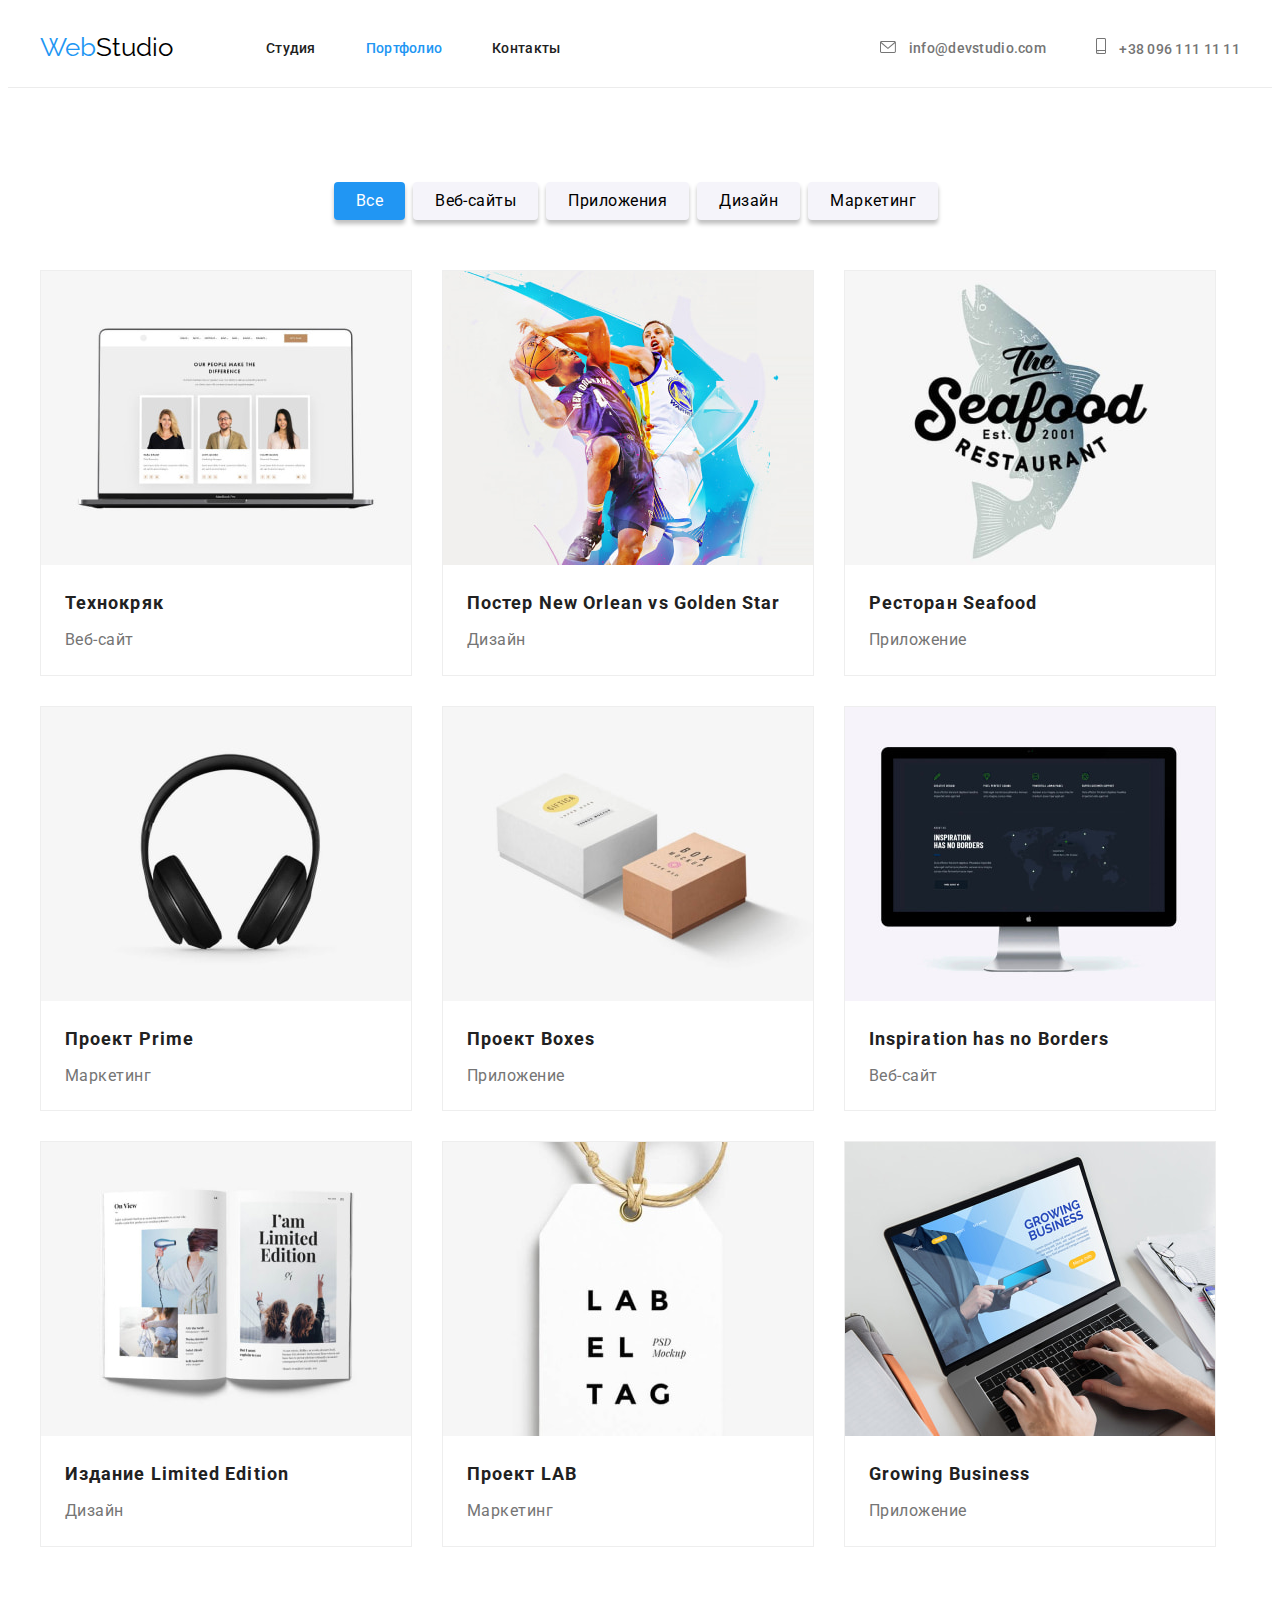
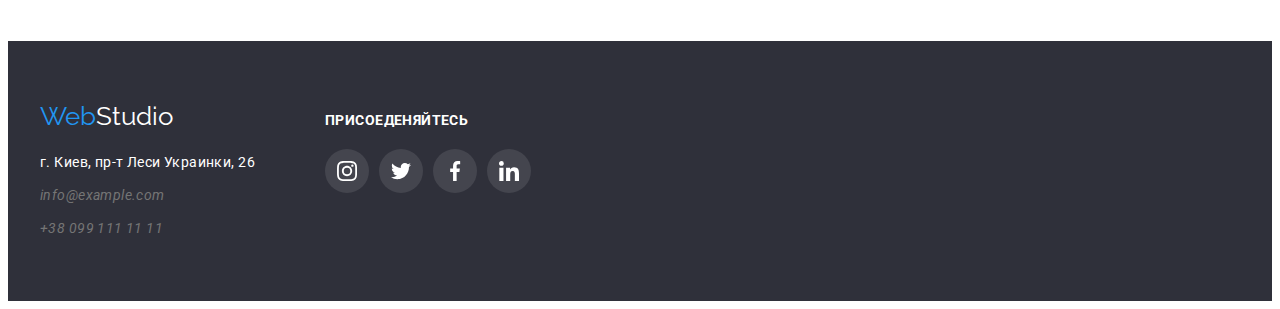
==== portfolio.html @ 94b22302 "Initial commit" ====
<!DOCTYPE html>
<html lang="ru">
  <head>
    <meta charset="UTF-8" />
    <meta http-equiv="X-UA-Compatible" content="IE=edge" />
    <meta name="viewport" content="width=device-width, initial-scale=1.0" />
    <link rel="preconnect" href="https://fonts.googleapis.com" />
    <link rel="preconnect" href="https://fonts.gstatic.com" crossorigin />
    <link
      href="https://fonts.googleapis.com/css2?family=Raleway:wght@700&family=Roboto:wght@400;500;700;900&display=swap"
      rel="stylesheet"
    />
    <link
      rel="stylesheet"
      href="https://cdnjs.cloudflare.com/ajax/libs/modern-normalize/1.1.0/modern-normalize.min.css"
      integrity="sha512-wpPYUAdjBVSE4KJnH1VR1HeZfpl1ub8YT/NKx4PuQ5NmX2tKuGu6U/JRp5y+Y8XG2tV+wKQpNHVUX03MfMFn9Q=="
      crossorigin="anonymous"
      referrerpolicy="no-referrer"
    />
    <link rel="stylesheet" href="./css/styles.css" />
    <title>Веб студия</title>
  </head>

  <body class="porfolio">
    <!--Шапка-->
    <header class="header">
      <div class="container header-container">
        <a class="webstudio logo dec" href="./index.html" lang="en">
          Web<span class="studio logo">Studio</span></a
        >
        <nav class="navigation">
          <ul class="list-navigation">
            <li class="item-navigation">
              <a class="link-navigation dec" href="./index.html">Студия</a>
            </li>
            <li class="item-navigation">
              <a class="link-navigation current dec" href="./portfolio.html">Портфолио</a>
            </li>
            <li class="item-navigation">
              <a class="link-navigation dec" href="">Контакты</a>
            </li>
          </ul>
        </nav>
        <!--Контакты-->
        <ul class="contacts">
          <li class="contacts-mail">
            <a href="mailto:info@devstudio.com" class="link-mail dec">
              <svg class="icon-contact" width="16" height="12">
                <use href="./images/icon/sprite.svg#envelope"></use>
              </svg>
              info@devstudio.com</a>
          </li>
          <li class="contacts-tel">
            <a href="tel:+380961111111" class="link-tel dec">
              <svg class="icon-contact" width="10" height="16">
                <use href="./images/icon/sprite.svg#smartphone"></use>
              </svg>
              +38 096 111 11 11</a>
          </li>
        </ul>
      </div>
    </header>
    <!--Портфолио-->
    <main class="main-portfolio">
      <section class="section-portfolio">
        <!--Прихований заголовок-->
        <div class="container container-btn">
          <h1 hidden>Проекти</h1>
          <ul class="list-portfolio-btn">
            <li class="item-btn">
              <button class="menu-btn active" type="button">Все</button>
            </li>
            <li class="item-btn">
              <button class="menu-btn" type="button">Веб-сайты</button>
            </li>
            <li class="item-btn">
              <button class="menu-btn" type="button">Приложения</button>
            </li>
            <li class="item-btn">
              <button class="menu-btn" type="button">Дизайн</button>
            </li>
            <li class="item-btn">
              <button class="menu-btn" type="button">Маркетинг</button>
            </li>
          </ul>
        </div>
        <!--Проекти-->
        <div class="container">
          <ul class="project-list">
            <li class="project item-web">
              <article class="card">
                <div class="card-thumb">
                   <img class="img-porfolio" src="./images/portfolio/img-1.jpg" alt="Ноутбук" width="370" height="294" />
                </div>
                <div class="card-content">
                  <h2 class="title-project">Технокряк</h2>
                <p class="project-text">Веб-сайт</p>
                </div>
              </article>
            </li>
            <li class="project item-design">
              <article class="card">
                <div class="card-thumb">
                   <img class="img-porfolio" src="./images/portfolio/basket.jpg" alt="Баскетбол" width="370" height="294" />

                </div>
                <div class="card-content">
                  <h2 class="title-project">
                  Постер <span lang="en">New Orlean vs Golden Star</span>
                </h2>
                <p class="project-text">Дизайн</p>
                </div>
              </article>
            </li>
            <li class="project item-applications">
              <article class="card">
                <div class="card-thumb">
                    <img class="img-porfolio" src="./images/portfolio/fish.jpg" alt="Риба" width="370" height="294" />

                </div>
                <div class="card-content">
                  <h2 class="title-project" lang="en">Ресторан Seafood</h2>
                <p class="project-text">Приложение</p>
                </div>
              </article>
            </li>
            <li class="project item-marketing">
              <article class="card">
                <div class="card-thumb">
                  <img class="img-porfolio"
                  src="./images/portfolio/headphone.jpg"
                  alt="Наушники"
                  width="370"
                  height="294"
                />
                </div>
                <div class="card-content">
                  <h2 class="title-project" lang="en">Проект Prime</h2>
                <p class="project-text">Маркетинг</p>
                </div>
              </article>
            </li>
            <li class="project item-applications">
              <article class="card">
                <div class="card-thumb">
                   <img class="img-porfolio" src="./images/portfolio/box.jpg" alt="Ящики" width="370" height="294" />

                </div>
                <div class="card-content">
                  <h2 class="title-project" lang="en">Проект Boxes</h2>
                <p class="project-text">Приложение</p>
                </div>
              </article>
            </li>
            <li class="project item-web">
              <article class="card">
               <div class="card-thumb">
                  <img class="img-porfolio"
                  src="./images/portfolio/screen.jpg"
                  alt="Екран компьютера"
                  width="370"
                  height="294"
                />
               </div>
                <div class="card-content">
                  <h2 class="title-project" lang="en">Inspiration has no Borders</h2>
                <p class="project-text">Веб-сайт</p>
                </div>
              </article>
            </li>
            <li class="project item-design">
              <article class="card">
                <div class="card-thumb">
                    <img class="img-porfolio" src="./images/portfolio/book.jpg" alt="Книжка" width="370" height="294" />

                </div>
                <div class="card-content">
                  <h2 class="title-project" lang="en">Издание Limited Edition</h2>
                <p class="project-text">Дизайн</p>
                </div>
              </article>
            </li>
            <li class="project item-marketing">
              <article class="card">
                <div class="card-thumb">
                    <img class="img-porfolio" src="./images/portfolio/label.jpg" alt="Бирка" width="370" height="294" />

                </div>
                <div class="card-content">
                  <h2 class="title-project" lang="en">Проект LAB</h2>
                <p class="project-text">Маркетинг</p>
                </div>
              </article>
            </li>
            <li class="project item-applications">
              <article class="card">
                <div class="card-thumb">
                    <img class="img-porfolio" src="./images/portfolio/notebook.jpg" alt="Ноутбук" width="370" height="294" />

                </div>
                <div class="card-content">
                  <h2 class="title-project" lang="en">Growing Business</h2>
                <p class="project-text">Приложение</p>
                </div>
              </article>
            </li>
          </ul>
        </div>
      </section>
    </main>
    <!--Подвал-->
    <footer class="footer-container">
      <div class="container new">
        <div class="foot-div">
          <a class="webstudio-footer logo dec" href="./index.html" lang="en">
            Web<span class="studio-footer logo">Studio</span></a>
          <address class="footer-adress">
            <ul class="adress-list">
              <li class="item-footer">
                <p class="country">г. Киев, пр-т Леси Украинки, 26</p>
              </li>
              <li class="item-footer">
                <a class="mail-footer dec" href="mailto:info@example.com">info@example.com</a>
              </li>
              <li>
                <a class="tel-footer dec" href="tel:+380991111111">+38 099 111 11 11</a>
              </li>
            </ul>
          </address>
        </div>
        <div class="join">
          <h2 class="title-join">ПРИСОЕДЕНЯЙТЕСЬ</h2>
            <ul class="join-list">
              <li class="join-item">
                <a class="join-link" href="" aria-label="иконка Instagram" target="_blank">
                  <svg class="icon-join" width="20" height="20">
                    <use href="./images/icon/sprite.svg#instagram"></use>
                  </svg>
                </a>
              </li>
              <li class="join-item">
                <a class="join-link" href="" aria-label="иконка Twitter" target="_blank">
                  <svg class="icon-join" width="20" height="20">
                    <use href="./images/icon/sprite.svg#twitter"></use>
                  </svg>
                </a>
              </li>
              <li class="join-item">
                <a class="join-link" href="" aria-label="иконка Facebook" target="_blank">
                  <svg class="icon-join" width="20" height="20">
                    <use href="./images/icon/sprite.svg#facebook"></use>
                  </svg>
                </a>
              </li>
              <li class="join-item">
                <a class="join-link" href="" aria-label="иконка Linkedin" target="_blank">
                  <svg class="icon-join" width="20" height="20">
                    <use href="./images/icon/sprite.svg#linkedin"></use>
                  </svg>
                </a>
              </li>
            </ul>
        </div>
      </div>
    </footer>
  </body>
</html>
---- css/styles.css ----
/*webstudio*/
:root {
  --roboto-font: 'Roboto', sans-serif;
  --logo-font: 'Raleway', sans-serif;
  --brand-color: #212121;
  --logo-cl: #2196f3;
  --white-cl: #ffffff;
  --black-cl: #000000;
  --grey-cl: #757575;
  --bc-footcl: #2f303a;
  --btn-cl: #188ce8;
  --whiteF-cl: #ffffff;
  --btnbc: #f5f4fa;
  --bcteam: #f5f4fa;
  --backgroundteam: #f5f4fa;
  --color-line:#C4C4C4;
  --color-icon:#AFB1B8;
  --border-team: rgba(0, 0, 0, 0.25);
  --border-project: #EEEEEE;
  --border-header: #ECECEC;
  --clientc: #AFB1B8;
  --card-prf: 30px;
}
body {
  font-family: var(--roboto-font);
  color: var(--brand-color);
  background: var(--white-cl);
}
h1,
h2,
h3,
h4,
h5,
h6,
p {
  margin-top: 0;
  margin-bottom: 0;
}
img{
  display: block;
  max-width: 100%;
}
.header-container {
  display: flex;
  align-items: center;
}
.container {
  width: 1200px;
  padding-right: 15px;
  padding-left: 15px;
  margin: 0 auto;
  /* outline: 1px solid red; */
}
.modul{
  padding: 94px 0;
}
/*Хедер*/
.header{
  border-bottom: 1px solid var(--border-header) ;
}
.logo {
  font-family: var(--logo-font);
  font-size: 26px;
}

.webstudio {
  color: var(--logo-cl);
  margin-right: 93px;
  padding-top: 24px;
  padding-bottom: 25px;
}
.studio {
  color: var(--black-cl);
}
/* .navigation {
  padding-top: 32px;
  padding-bottom: 32px;
} */

.list-navigation {
  display: flex;
  align-items: center;
}
.item-navigation {
  margin-right: 50px;
}
.link-navigation {
  font-weight: 500;
  font-size: 14px;
  line-height: 1.14;
  letter-spacing: 0.02em;
  color: var(--brand-color);
  padding: 32px 0;
}
.current {
  color: var(--logo-cl);
}
.currents {
}
.link-navigation:hover,
.link-navigation:focus {
  color: var(--logo-cl);
}
.contacts {
  display: flex;
  margin-left: auto;
  /* padding-top: 32px; */
  /* padding-bottom: 32px; */
}
.icon-contact{
  fill: var(--grey-cl);
  margin-right: 10px;
}
.contacts-mail {
  margin-right: 50px;

}

.link-mail {
  font-family: var(--roboto-font);
  font-style: normal;
  font-weight: 500;
  font-size: 14px;
  line-height: 1.14;
  letter-spacing: 0.02em;
  color: var(--grey-cl);
  padding: 32px 0;
}
.link-mail:hover,
.link-mail:focus {
  color: var(--logo-cl);
}
.link-mail:hover .icon-contact,
.link-mail:focus .icon-contact {
  fill: var(--logo-cl);
}


.link-tel {
  font-family: var(--roboto-font);
  font-style: 1.14;
  font-weight: 500;
  font-size: 14px;
  line-height: 1.14;
  letter-spacing: 0.02em;
  color: var(--grey-cl);
  padding: 32px 0;
}
.link-tel:hover,
.link-tel:focus {
  color: var(--logo-cl);
  
}
.link-tel:hover .icon-contact,
.link-tel:focus .icon-contact{
  fill: var(--logo-cl);
}

/* Особливості*/
.home {
  background: var(--bc-footcl);
  padding: 200px 0;
  /* height: 600px; */
}
.home-title {
  max-width: 650px;
  text-align: center;
  font-size: 44px;
  line-height: 1.36;
  text-transform: uppercase;
  color: var(--white-cl);
  margin-top: 0;
  margin-left: auto;
  margin-bottom: 30px;
  margin-right: auto;
  /* padding-top: 200px; */
}
.bc-home {
  background-image: linear-gradient(to right, rgba(47, 48, 58, 0.4), rgba(47, 48, 58, 0.4)),
    url(../images/bc/bc-home.svg);
  max-width: 1600px;
  height: 600px;
  margin-left: auto;
  margin-right: auto;
  background-repeat: no-repeat;
  background-position: center;
  background-size: cover;
}
.btn-home {
  display: block;
  font-family: inherit;
  border-radius: 4px;
  cursor: pointer;
  background: var(--logo-cl);
  font-style: normal;
  font-weight: 700;
  font-size: 16px;
  line-height: 1.87;
  letter-spacing: 0.06em;
  color: var(--whiteF-cl);
  margin-left: auto;
  margin-right: auto;
  padding: 10px 32px;
  border: none;
}
.btn-home:hover {
  color: var(--whiteF-cl);
  background: var(--btn-cl);
}
.specifics{
  padding-bottom: 0;
}
.icon {
  display: flex;
  justify-content: center;
  align-items: center;
  background: var(--bcteam);
  border-radius: 4px;
  width: 270px;
  height: 120px;
  margin-bottom: 30px;
}
.list-specifics {
  display: flex;
  align-items: center;
  /* padding-top: 94px; */
  /* padding-bottom: 60px; */
  width: 1170px;
  margin: 0 auto;
  padding-left: 0;
}

.item-specifics {
  max-width: 270px;
  margin-right: 30px;
}
.item-specifics:last-child {
  margin-right: 0;
}
.specifics-title {
  font-weight: 700;
  font-size: 14px;
  line-height: 1.14;
  letter-spacing: 0.03em;
  text-transform: uppercase;
  margin-bottom: 10px;
}
.specifics-text {
  font-size: 14px;
  line-height: 1.71;
  letter-spacing: 0.03em;
  color: var(--grey-cl);
}
/* Лінія */
/* .line{
  width: 1170px;
  height: 9px;
  border: none;
  background-color: var(--color-line);
  margin-top: 0;
  margin-bottom: 25px;
} */
/* Чим ми займаємось */
.title-work {
  text-align: center;
  margin-top: 0;
  margin-bottom: 50px;
  font-size: 36px;
}
.list-work {
  display: flex;
  /* padding-bottom: 94px; */
}
.item-work {
  margin-right: 30px;
}
.item-work:last-child {
  margin-right: 0;
}
/*Наша команда*/
.team {
  background-color: var(--bcteam);
}
.title-team {
  text-align: center;
  font-size: 36px;
  /* padding-top: 94px; */
  margin-bottom: 50px;
}
.list-team {
  display: flex;
  /* padding-bottom: 94px; */
}
.item-team {
  margin-right: 30px;
  background-color: var(--white-cl);
  border-radius: 4px;
  box-shadow: 0 4px 4px var(--border-team);
}
.item-team:last-child {
  margin-right: 0;
}
.img-team {
  /* margin-bottom: 30px; */
}
.team-tt{
  padding: 30px 0;
}
.team-name-title {
  text-align: center;
  font-weight: 500;
  font-size: 16px;
  line-height: 1.16;
  margin-bottom: 10px;
  /* padding: 30px 0 10px 0; */
}
.team-text {
  text-align: center;
  font-size: 16px;
  line-height: 1.18;
  color: var(--grey-cl);
  margin-bottom: 16px;
  /* padding-bottom: 30px; */
}
.svg-icon{
fill:var(--color-icon);
}
.social-list{
  display: flex;
  justify-content: center;
  align-items: center;
}
.social-item:not(:last-child){
 margin-right: 10px; 
}
.social-link{
  display: flex;
  justify-content: center;
  align-items: center;
  width: 44px;
  height: 44px;
  background-color:var(--white-cl);
  border-radius: 50%;
}
.social-link:hover,
.social-link:focus{
  background-color:var(--logo-cl);
}
.social-link:hover .svg-icon,
.social-link:focus .svg-icon{

  fill: var(--white-cl);
}
/* Клієнти */
.title-clients {
  text-align: center;
  font-size: 36px;
  /* padding-top: 94px; */
  margin-bottom: 50px;
}
.list-client{
  display: flex;
  justify-content: center;
  align-items: center;
}
.icon-client{
  fill: var(--clientc);
}
.item-client{
  width: 170px;
  height: 92px;
  display: flex;
  justify-content: center;
  align-items: center;
  border: 1px solid var(--clientc);
  border-radius: 4px;
}
.item-client:not(:last-child){
  
  margin-right: 30px;
}
.item-client:hover,
.item-client:focus {
  border: 1px solid var(--logo-cl);
  cursor: pointer;
}
.item-client:hover .icon-client,
.item-client:focus .icon-client {
  fill: var(--logo-cl);
}

/* Підвал*/
.join{
  display: inline-block;
}
.webstudio-footer {
  color: var(--logo-cl);
  padding-bottom: 20px;
}
.studio-footer {
  color: var(--white-cl);
}
.footer-container {
  background-color: var(--bc-footcl);
  padding-top: 60px;
  padding-bottom: 60px;
}
.footer-adress{
/* padding-left: 215px;
padding-bottom: 60px; */
}
.adress-list{
  padding-top: 20px;
  
}
.country {
  font-weight: 400;
  font-size: 14px;
  line-height: 1.71;
  letter-spacing: 0.03em;
  color: var(--white-cl);
  font-style: normal;
}
.mail-footer,
.tel-footer {
  font-weight: 400;
  font-size: 14px;
  line-height: 1.71;
  letter-spacing: 0.03em;
  color: var(--grey-cl);
}
.mail-footer:hover,
.mail-footer:focus {
  color: var(--logo-cl);
}
.tel-footer:hover,
.tel-footer:focus {
  color: var(--logo-cl);
}
.join{
  width: 206px;
  margin-left: 70px;
  padding-top: 12px;
}
.title-join{
  font-style: var(--roboto-font);
  font-weight: 700;
  line-height: 1.14;
  font-size: 14px;
  color: var(--white-cl);
  margin-bottom: 20px;
  letter-spacing: 0.03em;
}
.item-footer{
  margin-bottom: 9px;
}
.join-list{
  display: flex;
  justify-content: center;
  align-items: center;
  
}
.join-link{
  width: 44px;
  height: 44px;
  display: flex;
  justify-content: center;
  align-items: center;
  border-radius: 50%;
  background-color: rgba(255, 255, 255, 0.1);
}
.join-item:not(:last-child){
  margin-right: 10px;
}
.join-link:hover,
.join-link:focus{
  background-color: var(--logo-cl);
}
.icon-join{
  fill: var(--white-cl);
}
.new{
  display: flex;
}
/*Портфоліо*/
.section-portfolio{
  padding: 94px 0;
}
/* Кнопки */
.section-portfolio .menu-btn.active {
  color: var(--whiteF-cl);
  background-color: var(--logo-cl);
}
.container > .list-portfolio-btn {
  display: flex;
  align-items: center;
  justify-content: center;
  margin-bottom: 50px;
  /* padding-top: 94px; */
  /* padding-bottom: 50px; */
  
}
.menu-btn:hover,
.menu-btn:focus {
  background: var(--logo-cl);
  color: var(--whiteF-cl);
}
.menu-btn {
  font-family: inherit;
  font-size: 16px;
  line-height: 1.6;
  text-align: center;
  letter-spacing: 0.03em;
  border-radius: 4px;
  border: none;
  cursor: pointer;
  background: var(--btnbc);
  padding: 6px 22px;
  box-shadow: 0px 4px 4px var(--border-team);
}
.item-btn {
  margin-right: 8px;
  
}
/*Проекти*/
.container > .project-list {
  display: flex;
  flex-wrap: wrap;
  /* padding-bottom: 94px; */
  margin-left: calc( -1 * var(--card-prf));
  margin-top: calc( -1 * var(--card-prf));
}
.project{
  margin-top: var(--card-prf);
  margin-left: var(--card-prf);
  flex-basis: calc(100% / 3 calc( -1 * var(--card-prf)));
  /* margin-right: 30px;
  margin-bottom: 30px; */
  /* outline: 1px solid red; */
  /* outline: 1px solid var(--border-project); */
  width: 370px;
  border: 1px solid var(--border-project) ;
}
/* .project:nth-child(3n){
  margin-right: 0;
}
.project:nth-last-child(-n+3){
margin-bottom: 0;
} */

.card-content{
  padding: 20px 24px;
}
.title-project {
  font-weight: 700;
  font-size: 18px;
  line-height: 2;
  letter-spacing: 0.06em;
  color: var(--brand-color);
  margin-bottom: 4px;
}
.project-text {
  font-size: 16px;
  line-height: 1.87;
  letter-spacing: 0.03em;
  color: var(--grey-cl);
}
/* Декорація */
.list-navigation,
.contacts,
.list-specifics,
.list-work,
.list-team,
.adress-list,
.list-portfolio-btn,
.project-list,
.social-list,
.item-client,
.join-list {
  list-style-type: none;
  margin-top: 0;
  margin-bottom: 0;
  padding-left: 0;
}
.dec {
  text-decoration: none;
  /* padding: 32px 0; */

}
.card-thumb{
  /* outline: 1px solid red; */
}
.project:hover,
.project:focus {
cursor: pointer;
box-shadow: 0 4px 4px var(--border-team);
}
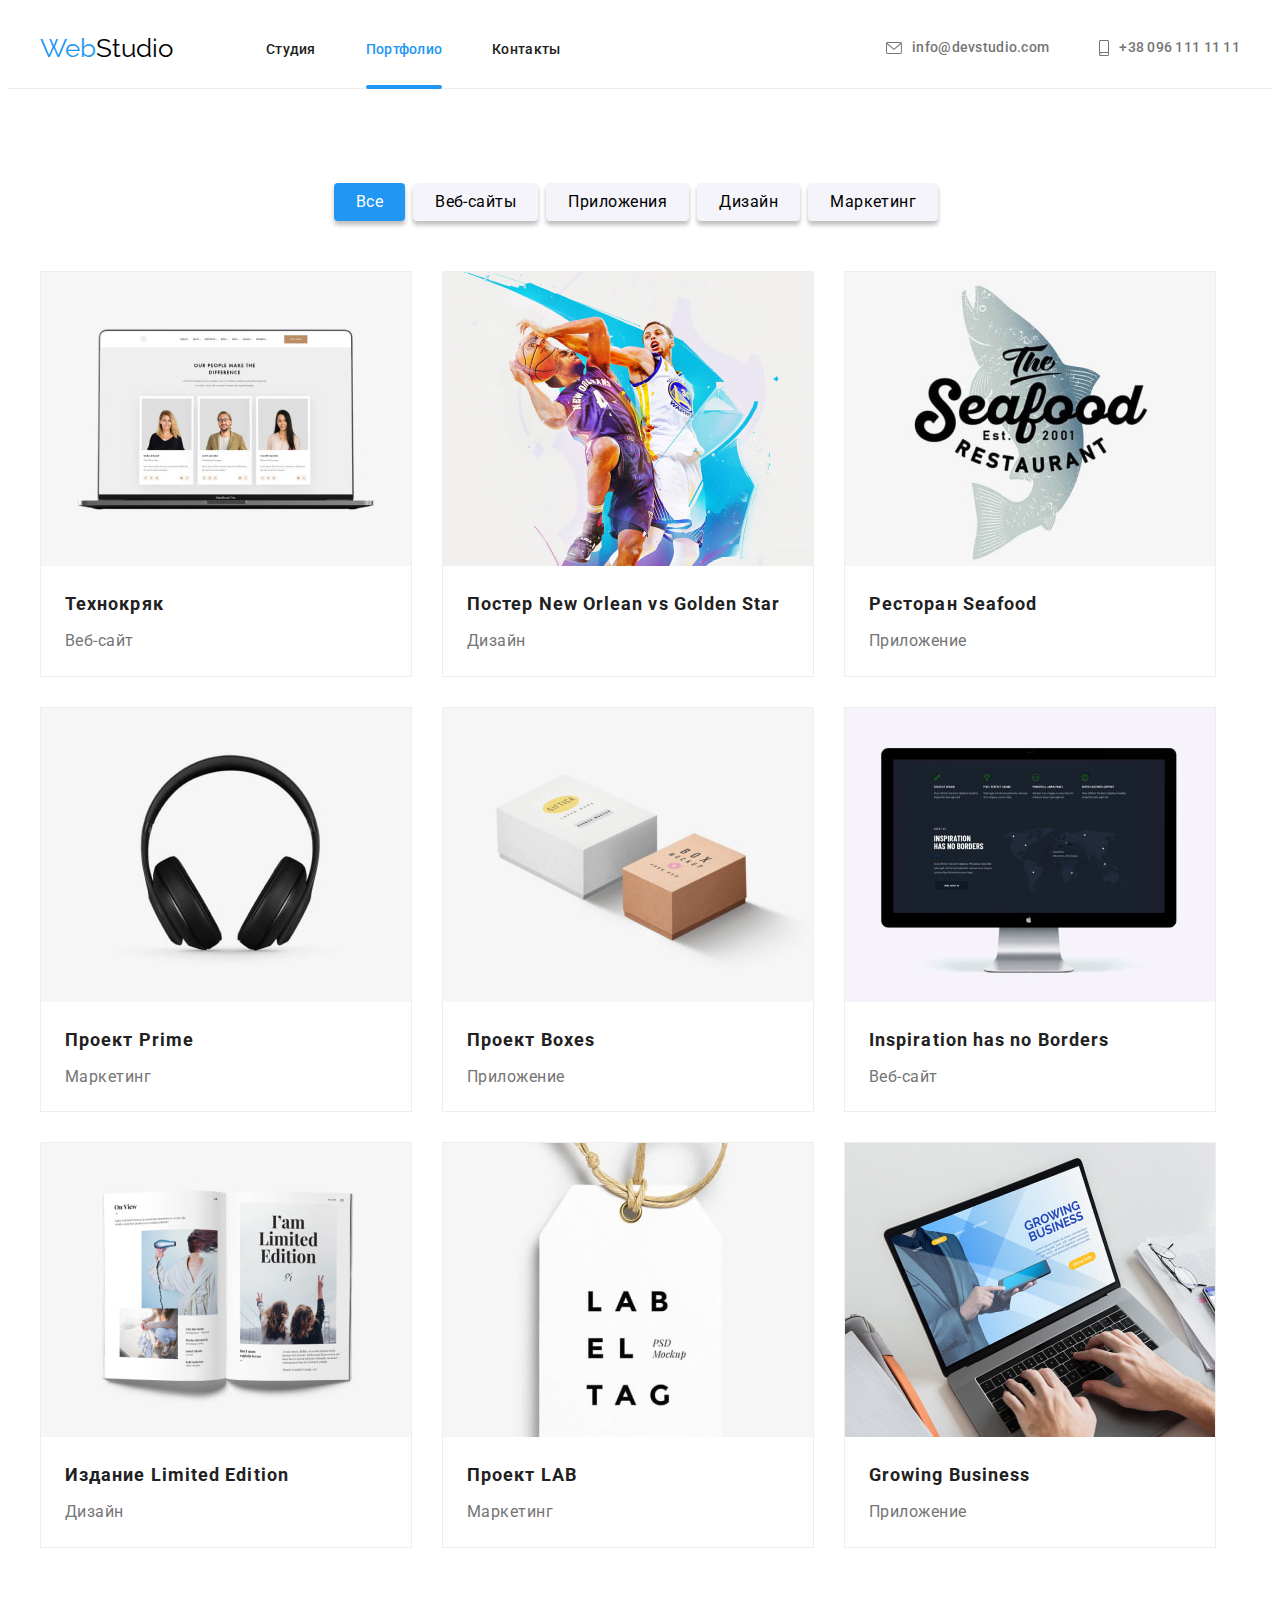
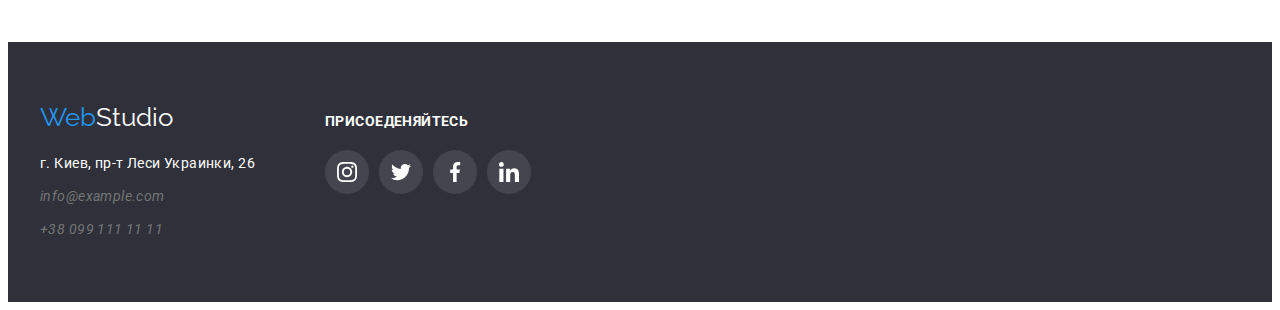
==== commit 1dc833de: "hw" ====
--- a/portfolio.html
+++ b/portfolio.html
@@ -34,7 +34,7 @@
               <a class="link-navigation dec" href="./index.html">Студия</a>
             </li>
             <li class="item-navigation">
-              <a class="link-navigation current dec" href="./portfolio.html">Портфолио</a>
+              <a class="link-navigation active-page dec" href="./portfolio.html">Портфолио</a>
             </li>
             <li class="item-navigation">
               <a class="link-navigation dec" href="">Контакты</a>
@@ -44,14 +44,14 @@
         <!--Контакты-->
         <ul class="contacts">
           <li class="contacts-mail">
-            <a href="mailto:info@devstudio.com" class="link-mail dec">
+            <a href="mailto:info@devstudio.com" class="link-flex link-mail dec">
               <svg class="icon-contact" width="16" height="12">
                 <use href="./images/icon/sprite.svg#envelope"></use>
               </svg>
               info@devstudio.com</a>
           </li>
           <li class="contacts-tel">
-            <a href="tel:+380961111111" class="link-tel dec">
+            <a href="tel:+380961111111" class="link-flex link-tel dec">
               <svg class="icon-contact" width="10" height="16">
                 <use href="./images/icon/sprite.svg#smartphone"></use>
               </svg>
--- a/css/styles.css
+++ b/css/styles.css
@@ -13,12 +13,12 @@
   --btnbc: #f5f4fa;
   --bcteam: #f5f4fa;
   --backgroundteam: #f5f4fa;
-  --color-line:#C4C4C4;
-  --color-icon:#AFB1B8;
+  --color-line: #c4c4c4;
+  --color-icon: #afb1b8;
   --border-team: rgba(0, 0, 0, 0.25);
-  --border-project: #EEEEEE;
-  --border-header: #ECECEC;
-  --clientc: #AFB1B8;
+  --border-project: #eeeeee;
+  --border-header: #ececec;
+  --clientc: #afb1b8;
   --card-prf: 30px;
 }
 body {
@@ -36,7 +36,8 @@
   margin-top: 0;
   margin-bottom: 0;
 }
-img{
+
+img {
   display: block;
   max-width: 100%;
 }
@@ -51,12 +52,12 @@
   margin: 0 auto;
   /* outline: 1px solid red; */
 }
-.modul{
+.modul {
   padding: 94px 0;
 }
 /*Хедер*/
-.header{
-  border-bottom: 1px solid var(--border-header) ;
+.header {
+  border-bottom: 1px solid var(--border-header);
 }
 .logo {
   font-family: var(--logo-font);
@@ -85,6 +86,7 @@
   margin-right: 50px;
 }
 .link-navigation {
+  position: relative;
   font-weight: 500;
   font-size: 14px;
   line-height: 1.14;
@@ -92,11 +94,33 @@
   color: var(--brand-color);
   padding: 32px 0;
 }
-.current {
-  color: var(--logo-cl);
-}
-.currents {
-}
+.active-page {
+  color: var(--logo-cl);
+}
+.active-page::after {
+  position: absolute;
+  bottom: 0;
+  left: 0;
+  content: '';
+  display: block;
+  width: 100%;
+  height: 4px;
+  background: var(--logo-cl);
+  border-radius: 2px;
+}
+.link-navigation::after:hover,
+.link-navigation::after:focus{
+  position: absolute;
+  bottom: 0;
+  left: 0;
+  content: '';
+  display: block;
+  width: 100%;
+  height: 4px;
+  background: var(--logo-cl);
+  border-radius: 2px;
+}
+
 .link-navigation:hover,
 .link-navigation:focus {
   color: var(--logo-cl);
@@ -104,16 +128,21 @@
 .contacts {
   display: flex;
   margin-left: auto;
+  align-items: center;
   /* padding-top: 32px; */
   /* padding-bottom: 32px; */
 }
-.icon-contact{
+.icon-contact {
   fill: var(--grey-cl);
   margin-right: 10px;
 }
 .contacts-mail {
   margin-right: 50px;
-
+}
+.link-flex {
+  display: flex;
+  align-items: center;
+  justify-content: center;
 }
 
 .link-mail {
@@ -135,7 +164,6 @@
   fill: var(--logo-cl);
 }
 
-
 .link-tel {
   font-family: var(--roboto-font);
   font-style: 1.14;
@@ -149,14 +177,13 @@
 .link-tel:hover,
 .link-tel:focus {
   color: var(--logo-cl);
-  
 }
 .link-tel:hover .icon-contact,
-.link-tel:focus .icon-contact{
+.link-tel:focus .icon-contact {
   fill: var(--logo-cl);
 }
 
-/* Особливості*/
+/* Герой*/
 .home {
   background: var(--bc-footcl);
   padding: 200px 0;
@@ -207,7 +234,10 @@
   color: var(--whiteF-cl);
   background: var(--btn-cl);
 }
-.specifics{
+.icon-btn {
+  fill: var(--black-cl);
+}
+.specifics {
   padding-bottom: 0;
 }
 .icon {
@@ -220,6 +250,47 @@
   height: 120px;
   margin-bottom: 30px;
 }
+/* Модальне вікно */
+.backdrop {
+  width: 100%;
+  height: 100%;
+  position: fixed;
+  top: 0;
+  left: 0;
+  background-color: rgba(0, 0, 0, 0.25);
+  z-index: 10;
+}
+.backdrop.is-hidden {
+  opacity: 0;
+  pointer-events: none;
+  visibility: hidden;
+}
+.modal-windov {
+  position: absolute;
+  top: 50%;
+  left: 50%;
+  width: 528px;
+  height: 581px;
+  background-color: var(--white-cl);
+  border-radius: 4px;
+  transform: translate(-50%, -50%);
+}
+.modal-closed {
+  display: flex;
+  align-items: center;
+  justify-content: center;
+  position: absolute;
+  top: 8px;
+  right: 8px;
+  width: 30px;
+  height: 30px;
+  background: #ffffff;
+  border: 1px solid rgba(0, 0, 0, 0.1);
+  border-radius: 50%;
+  cursor: pointer;
+  padding: 0;
+}
+/* Особливості */
 .list-specifics {
   display: flex;
   align-items: center;
@@ -251,15 +322,9 @@
   letter-spacing: 0.03em;
   color: var(--grey-cl);
 }
-/* Лінія */
-/* .line{
-  width: 1170px;
-  height: 9px;
-  border: none;
-  background-color: var(--color-line);
-  margin-top: 0;
-  margin-bottom: 25px;
-} */
+
+
+
 /* Чим ми займаємось */
 .title-work {
   text-align: center;
@@ -272,10 +337,27 @@
   /* padding-bottom: 94px; */
 }
 .item-work {
+  position: relative;
   margin-right: 30px;
 }
 .item-work:last-child {
   margin-right: 0;
+}
+.work-text {
+  position: absolute;
+  width: 100%;
+  bottom: 0;
+  left: 0;
+  font-family: var(--roboto-font);
+  font-weight: 700;
+  font-size: 14px;
+  line-height: 1.17;
+  text-align: center;
+  padding: 27px 82px;
+  color: var(--whiteF-cl);
+  background-color: rgba(47, 48, 58, 0.8);
+  letter-spacing: 0.03em;
+/* text-transform: uppercase; */
 }
 /*Наша команда*/
 .team {
@@ -303,7 +385,7 @@
 .img-team {
   /* margin-bottom: 30px; */
 }
-.team-tt{
+.team-tt {
   padding: 30px 0;
 }
 .team-name-title {
@@ -322,33 +404,32 @@
   margin-bottom: 16px;
   /* padding-bottom: 30px; */
 }
-.svg-icon{
-fill:var(--color-icon);
-}
-.social-list{
-  display: flex;
-  justify-content: center;
-  align-items: center;
-}
-.social-item:not(:last-child){
- margin-right: 10px; 
-}
-.social-link{
+.svg-icon {
+  fill: var(--color-icon);
+}
+.social-list {
+  display: flex;
+  justify-content: center;
+  align-items: center;
+}
+.social-item:not(:last-child) {
+  margin-right: 10px;
+}
+.social-link {
   display: flex;
   justify-content: center;
   align-items: center;
   width: 44px;
   height: 44px;
-  background-color:var(--white-cl);
+  background-color: var(--white-cl);
   border-radius: 50%;
 }
 .social-link:hover,
-.social-link:focus{
-  background-color:var(--logo-cl);
+.social-link:focus {
+  background-color: var(--logo-cl);
 }
 .social-link:hover .svg-icon,
-.social-link:focus .svg-icon{
-
+.social-link:focus .svg-icon {
   fill: var(--white-cl);
 }
 /* Клієнти */
@@ -358,15 +439,15 @@
   /* padding-top: 94px; */
   margin-bottom: 50px;
 }
-.list-client{
-  display: flex;
-  justify-content: center;
-  align-items: center;
-}
-.icon-client{
+.list-client {
+  display: flex;
+  justify-content: center;
+  align-items: center;
+}
+.icon-client {
   fill: var(--clientc);
 }
-.item-client{
+.item-client {
   width: 170px;
   height: 92px;
   display: flex;
@@ -375,8 +456,7 @@
   border: 1px solid var(--clientc);
   border-radius: 4px;
 }
-.item-client:not(:last-child){
-  
+.item-client:not(:last-child) {
   margin-right: 30px;
 }
 .item-client:hover,
@@ -390,7 +470,7 @@
 }
 
 /* Підвал*/
-.join{
+.join {
   display: inline-block;
 }
 .webstudio-footer {
@@ -405,13 +485,12 @@
   padding-top: 60px;
   padding-bottom: 60px;
 }
-.footer-adress{
-/* padding-left: 215px;
+.footer-adress {
+  /* padding-left: 215px;
 padding-bottom: 60px; */
 }
-.adress-list{
+.adress-list {
   padding-top: 20px;
-  
 }
 .country {
   font-weight: 400;
@@ -437,12 +516,12 @@
 .tel-footer:focus {
   color: var(--logo-cl);
 }
-.join{
+.join {
   width: 206px;
   margin-left: 70px;
   padding-top: 12px;
 }
-.title-join{
+.title-join {
   font-style: var(--roboto-font);
   font-weight: 700;
   line-height: 1.14;
@@ -451,16 +530,15 @@
   margin-bottom: 20px;
   letter-spacing: 0.03em;
 }
-.item-footer{
+.item-footer {
   margin-bottom: 9px;
 }
-.join-list{
-  display: flex;
-  justify-content: center;
-  align-items: center;
-  
-}
-.join-link{
+.join-list {
+  display: flex;
+  justify-content: center;
+  align-items: center;
+}
+.join-link {
   width: 44px;
   height: 44px;
   display: flex;
@@ -469,21 +547,21 @@
   border-radius: 50%;
   background-color: rgba(255, 255, 255, 0.1);
 }
-.join-item:not(:last-child){
+.join-item:not(:last-child) {
   margin-right: 10px;
 }
 .join-link:hover,
-.join-link:focus{
+.join-link:focus {
   background-color: var(--logo-cl);
 }
-.icon-join{
+.icon-join {
   fill: var(--white-cl);
 }
-.new{
+.new {
   display: flex;
 }
 /*Портфоліо*/
-.section-portfolio{
+.section-portfolio {
   padding: 94px 0;
 }
 /* Кнопки */
@@ -498,7 +576,6 @@
   margin-bottom: 50px;
   /* padding-top: 94px; */
   /* padding-bottom: 50px; */
-  
 }
 .menu-btn:hover,
 .menu-btn:focus {
@@ -520,26 +597,25 @@
 }
 .item-btn {
   margin-right: 8px;
-  
 }
 /*Проекти*/
 .container > .project-list {
   display: flex;
   flex-wrap: wrap;
   /* padding-bottom: 94px; */
-  margin-left: calc( -1 * var(--card-prf));
-  margin-top: calc( -1 * var(--card-prf));
-}
-.project{
+  margin-left: calc(-1 * var(--card-prf));
+  margin-top: calc(-1 * var(--card-prf));
+}
+.project {
   margin-top: var(--card-prf);
   margin-left: var(--card-prf);
-  flex-basis: calc(100% / 3 calc( -1 * var(--card-prf)));
+  flex-basis: calc(100% / 3 calc(-1 * var(--card-prf)));
   /* margin-right: 30px;
   margin-bottom: 30px; */
   /* outline: 1px solid red; */
   /* outline: 1px solid var(--border-project); */
   width: 370px;
-  border: 1px solid var(--border-project) ;
+  border: 1px solid var(--border-project);
 }
 /* .project:nth-child(3n){
   margin-right: 0;
@@ -548,7 +624,7 @@
 margin-bottom: 0;
 } */
 
-.card-content{
+.card-content {
   padding: 20px 24px;
 }
 .title-project {
@@ -585,13 +661,12 @@
 .dec {
   text-decoration: none;
   /* padding: 32px 0; */
-
-}
-.card-thumb{
+}
+.card-thumb {
   /* outline: 1px solid red; */
 }
 .project:hover,
 .project:focus {
-cursor: pointer;
-box-shadow: 0 4px 4px var(--border-team);
-}
+  cursor: pointer;
+  box-shadow: 0 4px 4px var(--border-team);
+}
